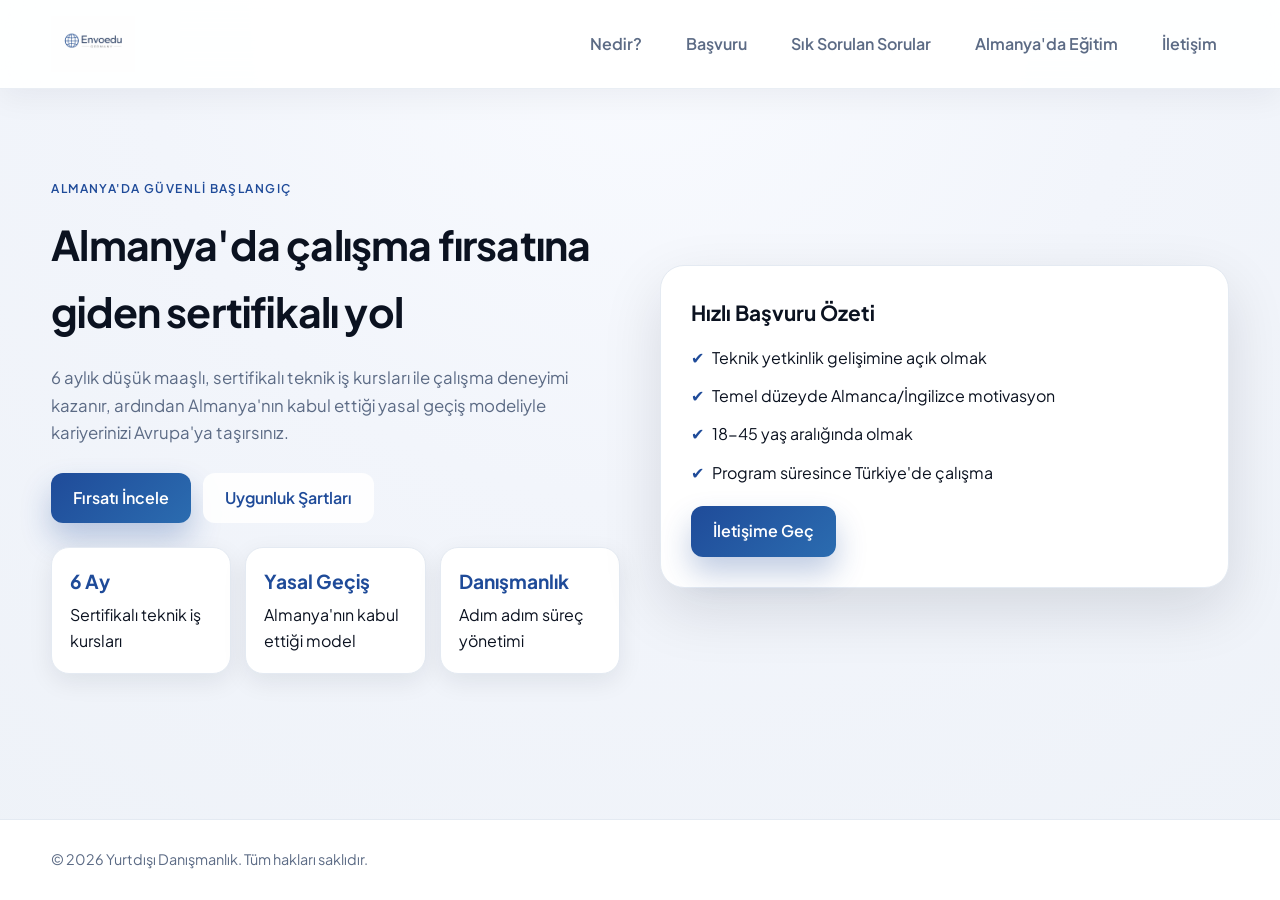
==== index.html @ 11a0b93a "fsf" ====
<!doctype html>
<html lang="tr">
  <head>
    <meta charset="UTF-8" />
    <meta name="viewport" content="width=device-width, initial-scale=1" />
    <title>Yurtdışı Danışmanlık | Almanya Çalışma Fırsatı</title>
    <meta
      name="description"
      content="Almanya'da çalışma fırsatı: 6 ay düşük maaşlı, sertifikalı teknik iş kursları ile çalışma ve kalıcı geçiş süreci."
    />
    
    <meta name="robots" content="index, follow" />
    <meta name="author" content="Yurtdışı Danışmanlık" />
    <link rel="preconnect" href="https://fonts.googleapis.com" />
    <link rel="preconnect" href="https://fonts.gstatic.com" crossorigin />
    <link
      href="https://fonts.googleapis.com/css2?family=Plus+Jakarta+Sans:wght@300;400;500;600;700;800&display=swap"
      rel="stylesheet"
    />
    <link rel="stylesheet" href="styles.css" />
  </head>
  <body>
    <header class="site-header">
      <div class="container header-inner">
        <a href="index.html" class="brand" aria-label="Envoedu Germany anasayfa">
          <img src="assets/logo.png" alt="Envoedu Germany" class="brand-logo" />
        </a>
        <button class="menu-toggle" aria-label="Menüyü aç/kapat" aria-expanded="false" aria-controls="main-nav">
          <span></span>
          <span></span>
          <span></span>
        </button>
        <nav class="nav" id="main-nav" role="navigation" aria-label="Ana navigasyon">
          <a href="nedir.html" class="nav-link">Nedir?</a>
          <a href="basvuru.html" class="nav-link">Başvuru</a>
          <a href="forum.html" class="nav-link">Sık Sorulan Sorular</a>
          <a href="forum.html" class="nav-link">Almanya'da Eğitim</a>
          <a href="iletisim.html" class="nav-link">İletişim</a>
        </nav>
      </div>
    </header>

    <main>
      <section class="hero">
        <div class="container hero-grid">
          <div class="hero-content">
            <p class="eyebrow">Almanya'da güvenli başlangıç</p>
            <h1>Almanya'da çalışma fırsatına giden sertifikalı yol</h1>
            <p class="lead">
              6 aylık düşük maaşlı, sertifikalı teknik iş kursları ile çalışma
              deneyimi kazanır, ardından Almanya'nın kabul ettiği yasal geçiş
              modeliyle kariyerinizi Avrupa'ya taşırsınız.
            </p>
            <div class="hero-actions">
              <a href="nedir.html" class="primary">Fırsatı İncele</a>
              <a href="basvuru.html" class="ghost">Uygunluk Şartları</a>
            </div>
            <div class="hero-highlights">
              <div>
                <h3>6 Ay</h3>
                <p>Sertifikalı teknik iş kursları</p>
              </div>
              <div>
                <h3>Yasal Geçiş</h3>
                <p>Almanya'nın kabul ettiği model</p>
              </div>
              <div>
                <h3>Danışmanlık</h3>
                <p>Adım adım süreç yönetimi</p>
              </div>
            </div>
          </div>
          <div class="hero-card">
            <h2>Hızlı Başvuru Özeti</h2>
            <ul>
              <li>Teknik yetkinlik gelişimine açık olmak</li>
              <li>Temel düzeyde Almanca/İngilizce motivasyon</li>
              <li>18-45 yaş aralığında olmak</li>
              <li>Program süresince Türkiye'de çalışma</li>
            </ul>
            <a href="iletisim.html" class="primary">İletişime Geç</a>
          </div>
        </div>
      </section>
    </main>

    <footer class="site-footer">
      <div class="container footer-inner">
        <p>© 2026 Yurtdışı Danışmanlık. Tüm hakları saklıdır.</p>
      </div>
    </footer>

    <script src="script.js"></script>
  </body>
</html>
---- styles.css ----
:root {
  color-scheme: light;
  --bg: #f6f8fc;
  --surface: #ffffff;
  --surface-2: #f2f6ff;
  --primary: #1f4b99;
  --primary-dark: #15356d;
  --accent: #f59e0b;
  --text: #0b1220;
  --muted: #5c6b85;
  --border: #e4eaf2;
  --shadow: 0 22px 60px rgba(11, 18, 32, 0.12);
  --shadow-soft: 0 8px 24px rgba(15, 23, 42, 0.08);
}

* {
  box-sizing: border-box;
  margin: 0;
  padding: 0;
}

body {
  font-family: "Plus Jakarta Sans", system-ui, -apple-system, sans-serif;
  background: radial-gradient(circle at top, #f9fbff 0%, #f2f5fb 45%, #eef2f8 100%);
  color: var(--text);
  line-height: 1.65;
  min-height: 100vh;
  display: flex;
  flex-direction: column;
}

img {
  max-width: 100%;
  vertical-align: middle;
}

a {
  color: inherit;
  text-decoration: none;
}

main {
  flex: 1;
}

.container {
  width: min(1180px, 92vw);
  margin: 0 auto;
}

/* HEADER */
.site-header {
  background: rgba(255, 255, 255, 0.92);
  backdrop-filter: blur(18px);
  position: sticky;
  top: 0;
  z-index: 10;
  border-bottom: 1px solid rgba(228, 234, 242, 0.8);
  box-shadow: 0 10px 30px rgba(15, 23, 42, 0.05);
  overflow: hidden;
}

.header-inner {
  display: flex;
  align-items: center;
  justify-content: space-between;
  height: 88px;
  gap: 24px;
  padding: 0;
}

.brand {
  display: flex;
  align-items: center;
  height: 100%;
  flex-shrink: 0;
  overflow: hidden;
}

.brand-logo {
  display: block;
  height: 56px;
  width: auto;
  max-width: 100%;
  object-fit: contain;
}

.brand-badge {
  width: 48px;
  height: 48px;
  border-radius: 16px;
  background: linear-gradient(135deg, #1f4b99, #2b6cb0);
  color: #fff;
  display: grid;
  place-items: center;
  font-weight: 700;
  letter-spacing: 1px;
  box-shadow: 0 10px 20px rgba(31, 75, 153, 0.25);
}

.brand-title {
  font-weight: 600;
  font-size: 1.05rem;
}

.brand-subtitle {
  color: var(--muted);
  font-size: 0.85rem;
}

.nav {
  display: flex;
  align-items: center;
  gap: 20px;
  flex-wrap: wrap;
  transition: max-height 0.3s ease, opacity 0.3s ease;
}

.nav-link {
  font-weight: 600;
  color: var(--muted);
  transition: color 0.2s ease, background 0.2s ease;
  padding: 8px 12px;
  border-radius: 999px;
}

.nav-link:hover {
  color: var(--primary);
  background: rgba(31, 75, 153, 0.08);
}

.nav-link.active {
  color: var(--primary);
  background: rgba(31, 75, 153, 0.12);
}

/* HERO */
.hero {
  padding: 90px 0 70px;
}

.hero-grid {
  display: grid;
  gap: 40px;
  grid-template-columns: repeat(auto-fit, minmax(280px, 1fr));
  align-items: center;
}

.hero-content h1 {
  font-size: clamp(2.2rem, 3.2vw, 3.4rem);
  margin-bottom: 18px;
  letter-spacing: -0.02em;
}

.eyebrow {
  color: var(--primary);
  font-weight: 600;
  margin-bottom: 12px;
  text-transform: uppercase;
  letter-spacing: 0.12em;
  font-size: 0.75rem;
}

.lead {
  color: var(--muted);
  margin-bottom: 26px;
  font-size: 1.05rem;
}

.hero-actions {
  display: flex;
  gap: 12px;
  flex-wrap: wrap;
  margin-bottom: 24px;
}

.primary,
.ghost,
a.primary,
a.ghost {
  border: none;
  padding: 12px 22px;
  border-radius: 12px;
  font-weight: 600;
  cursor: pointer;
  transition: transform 0.2s ease, box-shadow 0.2s ease, background 0.2s ease;
  display: inline-block;
  text-decoration: none;
}

.primary {
  background: linear-gradient(135deg, #1f4b99, #2b6cb0);
  color: #fff;
  box-shadow: 0 16px 30px rgba(31, 75, 153, 0.28);
}

.primary:hover {
  transform: translateY(-2px);
  box-shadow: 0 22px 40px rgba(31, 75, 153, 0.32);
}

.ghost {
  background: rgba(255, 255, 255, 0.9);
  color: var(--primary);
  border: 1px solid var(--border);
}

.hero-highlights {
  display: grid;
  gap: 14px;
  grid-template-columns: repeat(auto-fit, minmax(140px, 1fr));
}

.hero-highlights div {
  background: var(--surface);
  padding: 18px;
  border-radius: 18px;
  border: 1px solid var(--border);
  box-shadow: var(--shadow-soft);
}

.hero-highlights h3 {
  color: var(--primary);
  font-size: 1.2rem;
  margin-bottom: 4px;
}

.hero-card {
  background: var(--surface);
  padding: 30px;
  border-radius: 24px;
  box-shadow: var(--shadow);
  border: 1px solid var(--border);
}

.hero-card h2 {
  font-size: 1.3rem;
  margin-bottom: 14px;
}

.hero-card ul {
  list-style: none;
  display: grid;
  gap: 12px;
  margin-bottom: 20px;
}

.hero-card li::before {
  content: "✔";
  color: var(--primary);
  margin-right: 8px;
}

/* CONTENT */
.info-grid {
  margin-top: 20px;
  display: grid;
  gap: 18px;
  grid-template-columns: repeat(auto-fit, minmax(200px, 1fr));
}

.info-grid div {
  padding: 18px;
  border: 1px solid var(--border);
  border-radius: 16px;
  background: var(--surface-2);
}

.list {
  margin: 16px 0 0;
  padding-left: 20px;
  color: var(--muted);
}

.note {
  margin-top: 18px;
  padding: 16px;
  background: rgba(245, 158, 11, 0.18);
  border-radius: 16px;
  color: #4d2f0d;
}

.list .highlight-item {
  color: var(--primary-dark);
  font-weight: 700;
}

.faq {
  display: grid;
  gap: 12px;
  margin-top: 18px;
}

.faq details {
  background: var(--surface-2);
  border-radius: 16px;
  padding: 16px 20px;
  border: 1px solid var(--border);
}

.faq summary {
  font-weight: 600;
  cursor: pointer;
}

.faq details p {
  margin-bottom: 12px;
  line-height: 1.7;
}

.faq details ul,
.faq details ol {
  margin: 12px 0;
  padding-left: 24px;
  line-height: 1.7;
}

.faq details li {
  margin-bottom: 6px;
}

.faq details strong {
  color: var(--primary);
  font-weight: 600;
}

.contact-form {
  margin-top: 16px;
  display: grid;
  gap: 14px;
}

.contact-form label {
  display: grid;
  gap: 6px;
  font-weight: 500;
}

.contact-form input,
.contact-form textarea {
  padding: 12px 14px;
  border-radius: 12px;
  border: 1px solid var(--border);
  font-family: inherit;
  background: #fff;
  transition: border 0.2s ease, box-shadow 0.2s ease;
}

.contact-form input:focus,
.contact-form textarea:focus {
  outline: none;
  border-color: rgba(31, 75, 153, 0.4);
  box-shadow: 0 0 0 4px rgba(31, 75, 153, 0.12);
}

.contact-info {
  margin-top: 20px;
  color: var(--muted);
  display: grid;
  gap: 6px;
}

/* PAGE */
.page-hero {
  padding: 60px 0 40px;
  background: linear-gradient(135deg, rgba(31, 75, 153, 0.03), rgba(43, 108, 176, 0.05));
}

.page-hero h1 {
  font-size: clamp(2rem, 3vw, 2.8rem);
  margin-bottom: 14px;
  letter-spacing: -0.02em;
}

.content-section {
  padding: 40px 0 80px;
}

.content-card {
  background: var(--surface);
  padding: 30px;
  border-radius: 22px;
  box-shadow: var(--shadow);
  border: 1px solid var(--border);
  margin-bottom: 24px;
}

.content-card h2 {
  margin-bottom: 14px;
}

.content-grid {
  display: grid;
  gap: 24px;
  grid-template-columns: repeat(auto-fit, minmax(300px, 1fr));
}

/* FOOTER */
.site-footer {
  border-top: 1px solid var(--border);
  padding: 28px 0;
  background: #fff;
  margin-top: auto;
}

.footer-inner {
  display: flex;
  flex-direction: column;
  gap: 6px;
  color: var(--muted);
  font-size: 0.9rem;
}

/* MOBILE MENU */
.menu-toggle {
  display: none;
  background: none;
  border: none;
  cursor: pointer;
  padding: 8px;
  flex-direction: column;
  gap: 4px;
}

.menu-toggle span {
  width: 24px;
  height: 3px;
  background: var(--primary);
  border-radius: 2px;
  transition: all 0.3s ease;
}

@media (max-width: 720px) {
  .header-inner {
    height: auto;
    min-height: 88px;
    flex-wrap: wrap;
    padding: 12px 0;
  }

  .brand {
    height: auto;
  }

  .brand-logo {
    height: 48px;
  }

  .menu-toggle {
    display: flex;
    margin-left: auto;
  }

  .nav {
    width: 100%;
    max-height: 0;
    overflow: hidden;
    opacity: 0;
    flex-direction: column;
    align-items: flex-start;
    gap: 8px;
    padding-top: 0;
  }

  .nav.open {
    max-height: 500px;
    opacity: 1;
    padding-top: 16px;
    padding-bottom: 8px;
  }

  .hero {
    padding-top: 55px;
  }

  .hero-grid {
    grid-template-columns: 1fr;
  }

  .content-grid {
    grid-template-columns: 1fr;
  }

  .hero-actions {
    flex-direction: column;
  }

  .primary,
  .ghost {
    width: 100%;
    text-align: center;
  }

  .contact-form {
    gap: 12px;
  }
}

@media (max-width: 480px) {
  .container {
    width: 95vw;
  }

  .brand-logo {
    height: 42px;
  }

  .brand-title {
    font-size: 0.95rem;
  }

  .brand-subtitle {
    font-size: 0.75rem;
  }

  .hero-content h1 {
    font-size: clamp(1.6rem, 2.5vw, 2.2rem);
  }

  .page-hero h1 {
    font-size: clamp(1.4rem, 2vw, 1.8rem);
  }

  .hero-card {
    padding: 20px;
  }

  .content-card {
    padding: 20px;
  }

  .info-grid {
    grid-template-columns: 1fr;
  }

  .faq details {
    padding: 12px 16px;
  }

  .contact-form label {
    gap: 4px;
  }

  .contact-form input,
  .contact-form textarea {
    padding: 10px 12px;
  }
}
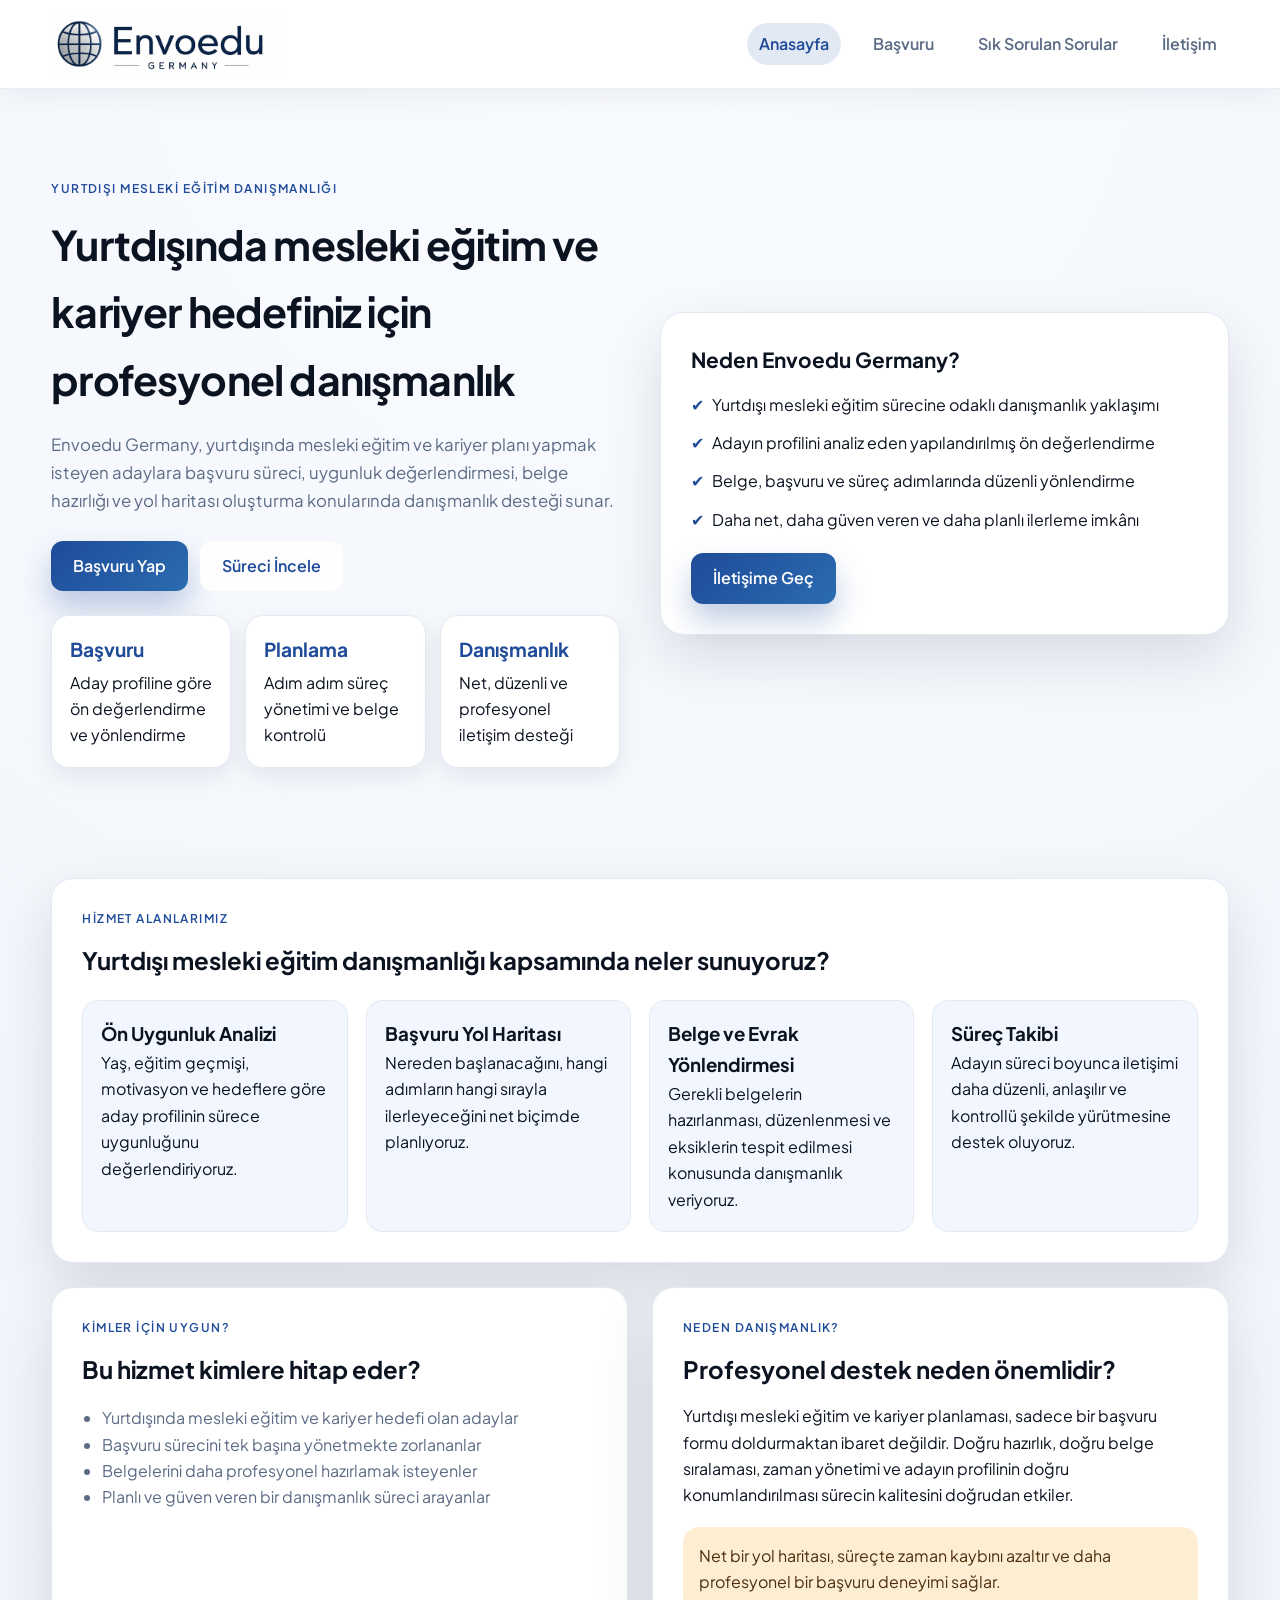
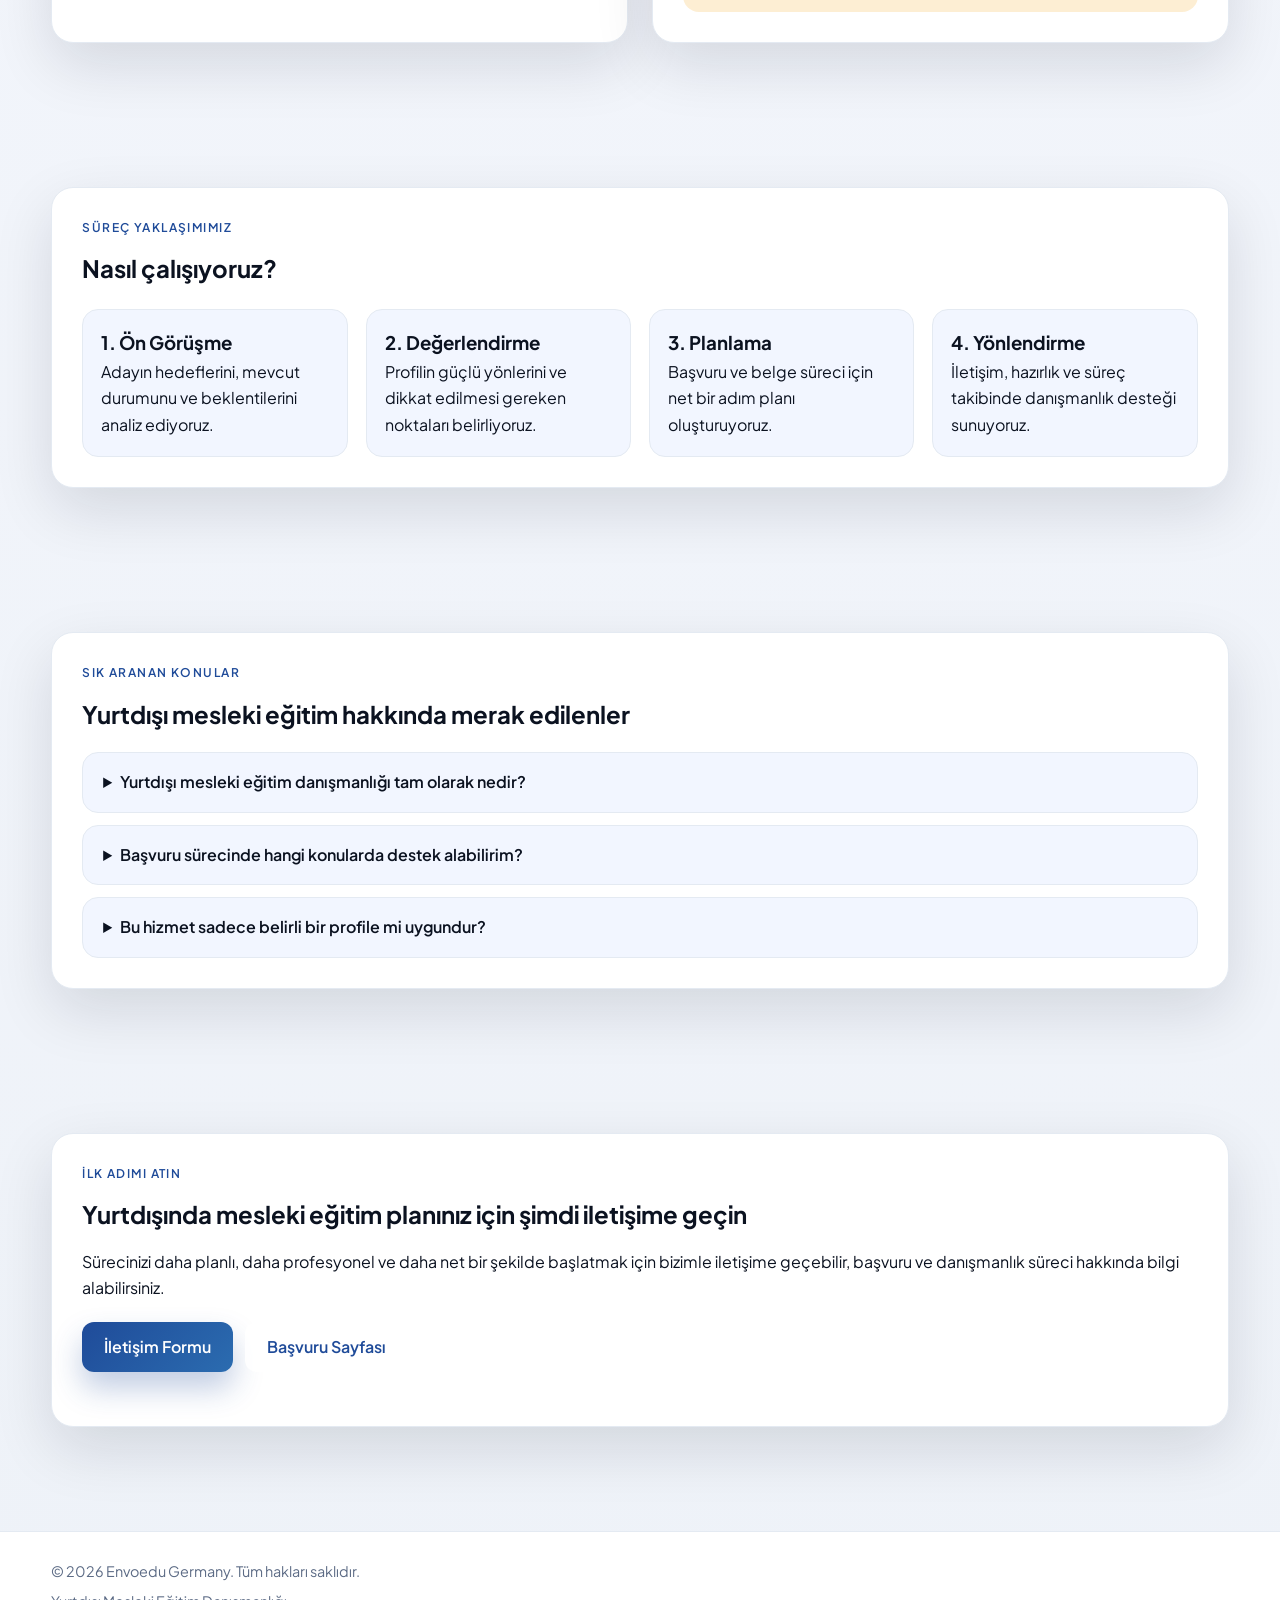
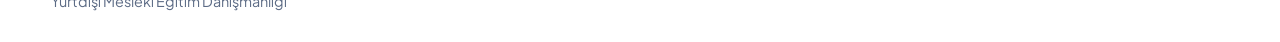
==== commit 838423ad: "gfd" ====
--- a/index.html
+++ b/index.html
@@ -3,14 +3,50 @@
   <head>
     <meta charset="UTF-8" />
     <meta name="viewport" content="width=device-width, initial-scale=1" />
-    <title>Yurtdışı Danışmanlık | Almanya Çalışma Fırsatı</title>
+
+    <title>Yurtdışı Mesleki Eğitim Danışmanlığı | Ausbildung ve Almanya Kariyer Süreci</title>
     <meta
       name="description"
-      content="Almanya'da çalışma fırsatı: 6 ay düşük maaşlı, sertifikalı teknik iş kursları ile çalışma ve kalıcı geçiş süreci."
-    />
-    
+      content="Yurtdışı mesleki eğitim danışmanlığı ile Almanya kariyer sürecinizi planlayın. Başvuru, uygunluk analizi, belge hazırlığı, süreç danışmanlığı ve yönlendirme desteği."
+    />
+    <meta
+      name="keywords"
+      content="yurtdışı mesleki eğitim danışmanlığı, ausbildung danışmanlığı, almanya mesleki eğitim, almanya iş fırsatı, yurtdışı eğitim danışmanlığı, almanya kariyer danışmanlığı, sertifikalı mesleki eğitim"
+    />
     <meta name="robots" content="index, follow" />
-    <meta name="author" content="Yurtdışı Danışmanlık" />
+    <meta name="author" content="Envoedu Germany" />
+    <meta name="theme-color" content="#1f4b99" />
+
+    <link rel="icon" type="image/png" href="assets/logo.png" />
+    <link rel="shortcut icon" type="image/png" href="assets/logo.png" />
+
+    <link rel="canonical" href="https://envoedugermany.com/" />
+
+    <meta property="og:type" content="website" />
+    <meta property="og:locale" content="tr_TR" />
+    <meta property="og:site_name" content="Envoedu Germany" />
+    <meta
+      property="og:title"
+      content="Yurtdışı Mesleki Eğitim Danışmanlığı | Envoedu Germany"
+    />
+    <meta
+      property="og:description"
+      content="Yurtdışında mesleki eğitim ve kariyer planlaması için profesyonel danışmanlık. Başvuru süreci, uygunluk değerlendirmesi ve yönlendirme desteği."
+    />
+    <meta property="og:url" content="https://envoedugermany.com/" />
+    <meta property="og:image" content="https://envoedugermany.com/assets/logo.png" />
+
+    <meta name="twitter:card" content="summary_large_image" />
+    <meta
+      name="twitter:title"
+      content="Yurtdışı Mesleki Eğitim Danışmanlığı | Envoedu Germany"
+    />
+    <meta
+      name="twitter:description"
+      content="Yurtdışı mesleki eğitim ve kariyer planlamasında profesyonel danışmanlık desteği."
+    />
+    <meta name="twitter:image" content="https://envoedugermany.com/assets/logo.png" />
+
     <link rel="preconnect" href="https://fonts.googleapis.com" />
     <link rel="preconnect" href="https://fonts.gstatic.com" crossorigin />
     <link
@@ -18,23 +54,63 @@
       rel="stylesheet"
     />
     <link rel="stylesheet" href="styles.css" />
+
+    <script type="application/ld+json">
+      {
+        "@context": "https://schema.org",
+        "@type": "Organization",
+        "name": "Envoedu Germany",
+        "url": "https://envoedugermany.com/",
+        "logo": "https://envoedugermany.com/assets/logo.png",
+        "description": "Yurtdışı mesleki eğitim danışmanlığı ve kariyer planlama desteği sunan danışmanlık markası.",
+        "sameAs": []
+      }
+    </script>
+
+    <script type="application/ld+json">
+      {
+        "@context": "https://schema.org",
+        "@type": "Service",
+        "serviceType": "Yurtdışı Mesleki Eğitim Danışmanlığı",
+        "provider": {
+          "@type": "Organization",
+          "name": "Envoedu Germany"
+        },
+        "areaServed": {
+          "@type": "Country",
+          "name": "Türkiye"
+        },
+        "audience": {
+          "@type": "Audience",
+          "audienceType": "Yurtdışında mesleki eğitim ve kariyer planlayan adaylar"
+        },
+        "description": "Yurtdışında mesleki eğitim, başvuru süreci, belge hazırlığı ve kariyer planlaması için danışmanlık desteği."
+      }
+    </script>
   </head>
+
   <body>
     <header class="site-header">
       <div class="container header-inner">
         <a href="index.html" class="brand" aria-label="Envoedu Germany anasayfa">
-          <img src="assets/logo.png" alt="Envoedu Germany" class="brand-logo" />
+          <img src="assets/logo.png" alt="Envoedu Germany logo" class="brand-logo" />
         </a>
-        <button class="menu-toggle" aria-label="Menüyü aç/kapat" aria-expanded="false" aria-controls="main-nav">
+
+        <button
+          class="menu-toggle"
+          aria-label="Menüyü aç veya kapat"
+          aria-expanded="false"
+          aria-controls="main-nav"
+        >
           <span></span>
           <span></span>
           <span></span>
         </button>
+
         <nav class="nav" id="main-nav" role="navigation" aria-label="Ana navigasyon">
-          <a href="nedir.html" class="nav-link">Nedir?</a>
+          <a href="index.html" class="nav-link active">Anasayfa</a>
           <a href="basvuru.html" class="nav-link">Başvuru</a>
           <a href="forum.html" class="nav-link">Sık Sorulan Sorular</a>
-          <a href="forum.html" class="nav-link">Almanya'da Eğitim</a>
           <a href="iletisim.html" class="nav-link">İletişim</a>
         </nav>
       </div>
@@ -44,52 +120,202 @@
       <section class="hero">
         <div class="container hero-grid">
           <div class="hero-content">
-            <p class="eyebrow">Almanya'da güvenli başlangıç</p>
-            <h1>Almanya'da çalışma fırsatına giden sertifikalı yol</h1>
+            <p class="eyebrow">Yurtdışı mesleki eğitim danışmanlığı</p>
+            <h1>Yurtdışında mesleki eğitim ve kariyer hedefiniz için profesyonel danışmanlık</h1>
             <p class="lead">
-              6 aylık düşük maaşlı, sertifikalı teknik iş kursları ile çalışma
-              deneyimi kazanır, ardından Almanya'nın kabul ettiği yasal geçiş
-              modeliyle kariyerinizi Avrupa'ya taşırsınız.
+              Envoedu Germany, yurtdışında mesleki eğitim ve kariyer planı yapmak isteyen adaylara
+              başvuru süreci, uygunluk değerlendirmesi, belge hazırlığı ve yol haritası oluşturma
+              konularında danışmanlık desteği sunar.
             </p>
+
             <div class="hero-actions">
-              <a href="nedir.html" class="primary">Fırsatı İncele</a>
-              <a href="basvuru.html" class="ghost">Uygunluk Şartları</a>
-            </div>
+              <a href="basvuru.html" class="primary">Başvuru Yap</a>
+              <a href="nedir.html" class="ghost">Süreci İncele</a>
+            </div>
+
             <div class="hero-highlights">
               <div>
-                <h3>6 Ay</h3>
-                <p>Sertifikalı teknik iş kursları</p>
-              </div>
-              <div>
-                <h3>Yasal Geçiş</h3>
-                <p>Almanya'nın kabul ettiği model</p>
+                <h3>Başvuru</h3>
+                <p>Aday profiline göre ön değerlendirme ve yönlendirme</p>
+              </div>
+              <div>
+                <h3>Planlama</h3>
+                <p>Adım adım süreç yönetimi ve belge kontrolü</p>
               </div>
               <div>
                 <h3>Danışmanlık</h3>
-                <p>Adım adım süreç yönetimi</p>
-              </div>
-            </div>
-          </div>
+                <p>Net, düzenli ve profesyonel iletişim desteği</p>
+              </div>
+            </div>
+          </div>
+
           <div class="hero-card">
-            <h2>Hızlı Başvuru Özeti</h2>
+            <h2>Neden Envoedu Germany?</h2>
             <ul>
-              <li>Teknik yetkinlik gelişimine açık olmak</li>
-              <li>Temel düzeyde Almanca/İngilizce motivasyon</li>
-              <li>18-45 yaş aralığında olmak</li>
-              <li>Program süresince Türkiye'de çalışma</li>
+              <li>Yurtdışı mesleki eğitim sürecine odaklı danışmanlık yaklaşımı</li>
+              <li>Adayın profilini analiz eden yapılandırılmış ön değerlendirme</li>
+              <li>Belge, başvuru ve süreç adımlarında düzenli yönlendirme</li>
+              <li>Daha net, daha güven veren ve daha planlı ilerleme imkânı</li>
             </ul>
             <a href="iletisim.html" class="primary">İletişime Geç</a>
           </div>
         </div>
       </section>
+
+      <section class="content-section">
+        <div class="container">
+          <div class="content-card">
+            <p class="eyebrow">Hizmet alanlarımız</p>
+            <h2>Yurtdışı mesleki eğitim danışmanlığı kapsamında neler sunuyoruz?</h2>
+            <div class="info-grid">
+              <div>
+                <h3>Ön Uygunluk Analizi</h3>
+                <p>
+                  Yaş, eğitim geçmişi, motivasyon ve hedeflere göre aday profilinin
+                  sürece uygunluğunu değerlendiriyoruz.
+                </p>
+              </div>
+              <div>
+                <h3>Başvuru Yol Haritası</h3>
+                <p>
+                  Nereden başlanacağını, hangi adımların hangi sırayla ilerleyeceğini
+                  net biçimde planlıyoruz.
+                </p>
+              </div>
+              <div>
+                <h3>Belge ve Evrak Yönlendirmesi</h3>
+                <p>
+                  Gerekli belgelerin hazırlanması, düzenlenmesi ve eksiklerin tespit edilmesi
+                  konusunda danışmanlık veriyoruz.
+                </p>
+              </div>
+              <div>
+                <h3>Süreç Takibi</h3>
+                <p>
+                  Adayın süreci boyunca iletişimi daha düzenli, anlaşılır ve kontrollü
+                  şekilde yürütmesine destek oluyoruz.
+                </p>
+              </div>
+            </div>
+          </div>
+
+          <div class="content-grid">
+            <article class="content-card">
+              <p class="eyebrow">Kimler için uygun?</p>
+              <h2>Bu hizmet kimlere hitap eder?</h2>
+              <ul class="list">
+                <li>Yurtdışında mesleki eğitim ve kariyer hedefi olan adaylar</li>
+                <li>Başvuru sürecini tek başına yönetmekte zorlananlar</li>
+                <li>Belgelerini daha profesyonel hazırlamak isteyenler</li>
+                <li>Planlı ve güven veren bir danışmanlık süreci arayanlar</li>
+              </ul>
+            </article>
+
+            <article class="content-card">
+              <p class="eyebrow">Neden danışmanlık?</p>
+              <h2>Profesyonel destek neden önemlidir?</h2>
+              <p>
+                Yurtdışı mesleki eğitim ve kariyer planlaması, sadece bir başvuru formu doldurmaktan
+                ibaret değildir. Doğru hazırlık, doğru belge sıralaması, zaman yönetimi ve adayın
+                profilinin doğru konumlandırılması sürecin kalitesini doğrudan etkiler.
+              </p>
+              <p class="note">
+                Net bir yol haritası, süreçte zaman kaybını azaltır ve daha profesyonel bir başvuru
+                deneyimi sağlar.
+              </p>
+            </article>
+          </div>
+        </div>
+      </section>
+
+      <section class="content-section">
+        <div class="container">
+          <div class="content-card">
+            <p class="eyebrow">Süreç yaklaşımımız</p>
+            <h2>Nasıl çalışıyoruz?</h2>
+            <div class="info-grid">
+              <div>
+                <h3>1. Ön Görüşme</h3>
+                <p>Adayın hedeflerini, mevcut durumunu ve beklentilerini analiz ediyoruz.</p>
+              </div>
+              <div>
+                <h3>2. Değerlendirme</h3>
+                <p>Profilin güçlü yönlerini ve dikkat edilmesi gereken noktaları belirliyoruz.</p>
+              </div>
+              <div>
+                <h3>3. Planlama</h3>
+                <p>Başvuru ve belge süreci için net bir adım planı oluşturuyoruz.</p>
+              </div>
+              <div>
+                <h3>4. Yönlendirme</h3>
+                <p>İletişim, hazırlık ve süreç takibinde danışmanlık desteği sunuyoruz.</p>
+              </div>
+            </div>
+          </div>
+        </div>
+      </section>
+
+      <section class="content-section">
+        <div class="container">
+          <div class="content-card">
+            <p class="eyebrow">Sık aranan konular</p>
+            <h2>Yurtdışı mesleki eğitim hakkında merak edilenler</h2>
+
+            <div class="faq">
+              <details>
+                <summary>Yurtdışı mesleki eğitim danışmanlığı tam olarak nedir?</summary>
+                <p>
+                  Bu hizmet, adayın yurtdışı mesleki eğitim veya kariyer hedefi için gerekli
+                  başvuru, belge, planlama ve süreç yönetimi adımlarında profesyonel yönlendirme
+                  almasını sağlar.
+                </p>
+              </details>
+
+              <details>
+                <summary>Başvuru sürecinde hangi konularda destek alabilirim?</summary>
+                <p>
+                  Ön değerlendirme, evrak hazırlığı, süreç planı oluşturma, başvuru mantığını
+                  anlama ve profesyonel yönlendirme konularında destek alabilirsiniz.
+                </p>
+              </details>
+
+              <details>
+                <summary>Bu hizmet sadece belirli bir profile mi uygundur?</summary>
+                <p>
+                  Hayır. Her adayın profili farklıdır. Bu yüzden süreç, kişisel durumunuza ve
+                  hedeflerinize göre değerlendirilir.
+                </p>
+              </details>
+            </div>
+          </div>
+        </div>
+      </section>
+
+      <section class="content-section">
+        <div class="container">
+          <div class="content-card">
+            <p class="eyebrow">İlk adımı atın</p>
+            <h2>Yurtdışında mesleki eğitim planınız için şimdi iletişime geçin</h2>
+            <p>
+              Sürecinizi daha planlı, daha profesyonel ve daha net bir şekilde başlatmak için
+              bizimle iletişime geçebilir, başvuru ve danışmanlık süreci hakkında bilgi alabilirsiniz.
+            </p>
+            <div class="hero-actions" style="margin-top: 20px;">
+              <a href="iletisim.html" class="primary">İletişim Formu</a>
+              <a href="basvuru.html" class="ghost">Başvuru Sayfası</a>
+            </div>
+          </div>
+        </div>
+      </section>
     </main>
 
     <footer class="site-footer">
       <div class="container footer-inner">
-        <p>© 2026 Yurtdışı Danışmanlık. Tüm hakları saklıdır.</p>
+        <p>© 2026 Envoedu Germany. Tüm hakları saklıdır.</p>
+        <p>Yurtdışı Mesleki Eğitim Danışmanlığı</p>
       </div>
     </footer>
 
     <script src="script.js"></script>
   </body>
-</html>
+</html>
--- a/styles.css
+++ b/styles.css
@@ -79,7 +79,7 @@
 
 .brand-logo {
   display: block;
-  height: 56px;
+  height: 60px;
   width: auto;
   max-width: 100%;
   object-fit: contain;
@@ -330,6 +330,33 @@
   gap: 14px;
 }
 
+.form-notification {
+  margin-top: 16px;
+  padding: 12px 14px;
+  border-radius: 14px;
+  font-size: 0.95rem;
+  display: flex;
+  align-items: flex-start;
+  gap: 10px;
+  border: 1px solid transparent;
+}
+
+.form-notification--error {
+  background: rgba(220, 38, 38, 0.06);
+  border-color: rgba(220, 38, 38, 0.35);
+  color: #7f1d1d;
+}
+
+.form-notification--success {
+  background: rgba(22, 163, 74, 0.06);
+  border-color: rgba(22, 163, 74, 0.35);
+  color: #065f46;
+}
+
+.form-notification-icon {
+  font-weight: 700;
+}
+
 .contact-form label {
   display: grid;
   gap: 6px;
@@ -393,6 +420,107 @@
   display: grid;
   gap: 24px;
   grid-template-columns: repeat(auto-fit, minmax(300px, 1fr));
+}
+
+/* HOME SECTIONS */
+.home-section {
+  padding-top: 10px;
+}
+
+.home-intro-grid {
+  align-items: stretch;
+}
+
+.home-photo-card {
+  position: relative;
+}
+
+.home-photo {
+  margin-top: 16px;
+  border-radius: 18px;
+  height: 180px;
+  background:
+    radial-gradient(circle at top left, rgba(31, 75, 153, 0.35), transparent 55%),
+    radial-gradient(circle at bottom right, rgba(245, 158, 11, 0.5), transparent 60%),
+    linear-gradient(135deg, #0f172a, #1e293b);
+  box-shadow: var(--shadow-soft);
+  position: relative;
+  overflow: hidden;
+}
+
+.home-photo::after {
+  content: "Uygulamalı eğitim alanı";
+  position: absolute;
+  left: 16px;
+  bottom: 14px;
+  padding: 6px 12px;
+  border-radius: 999px;
+  background: rgba(15, 23, 42, 0.85);
+  color: #e5e7eb;
+  font-size: 0.8rem;
+}
+
+.home-photo-caption {
+  margin-top: 10px;
+  font-size: 0.85rem;
+  color: var(--muted);
+}
+
+.home-steps .content-card {
+  margin-top: 0;
+}
+
+.steps-list {
+  list-style: none;
+  margin-top: 10px;
+  display: grid;
+  gap: 18px;
+}
+
+.steps-list li {
+  padding: 14px 16px;
+  border-radius: 18px;
+  border: 1px solid var(--border);
+  background: var(--surface-2);
+}
+
+.steps-list h3 {
+  margin-bottom: 6px;
+  font-size: 1.05rem;
+  color: var(--primary-dark);
+}
+
+.home-metrics-card {
+  display: grid;
+  gap: 26px;
+}
+
+.home-metrics-grid {
+  display: grid;
+  gap: 18px;
+  grid-template-columns: repeat(auto-fit, minmax(180px, 1fr));
+}
+
+.home-metrics-grid h3 {
+  font-size: 1.4rem;
+  color: var(--primary-dark);
+  margin-bottom: 4px;
+}
+
+.home-metrics-grid p {
+  color: var(--muted);
+}
+
+.home-metrics-cta {
+  display: flex;
+  flex-wrap: wrap;
+  align-items: center;
+  justify-content: space-between;
+  gap: 16px;
+}
+
+.home-metrics-cta p {
+  max-width: 520px;
 }
 
 /* FOOTER */
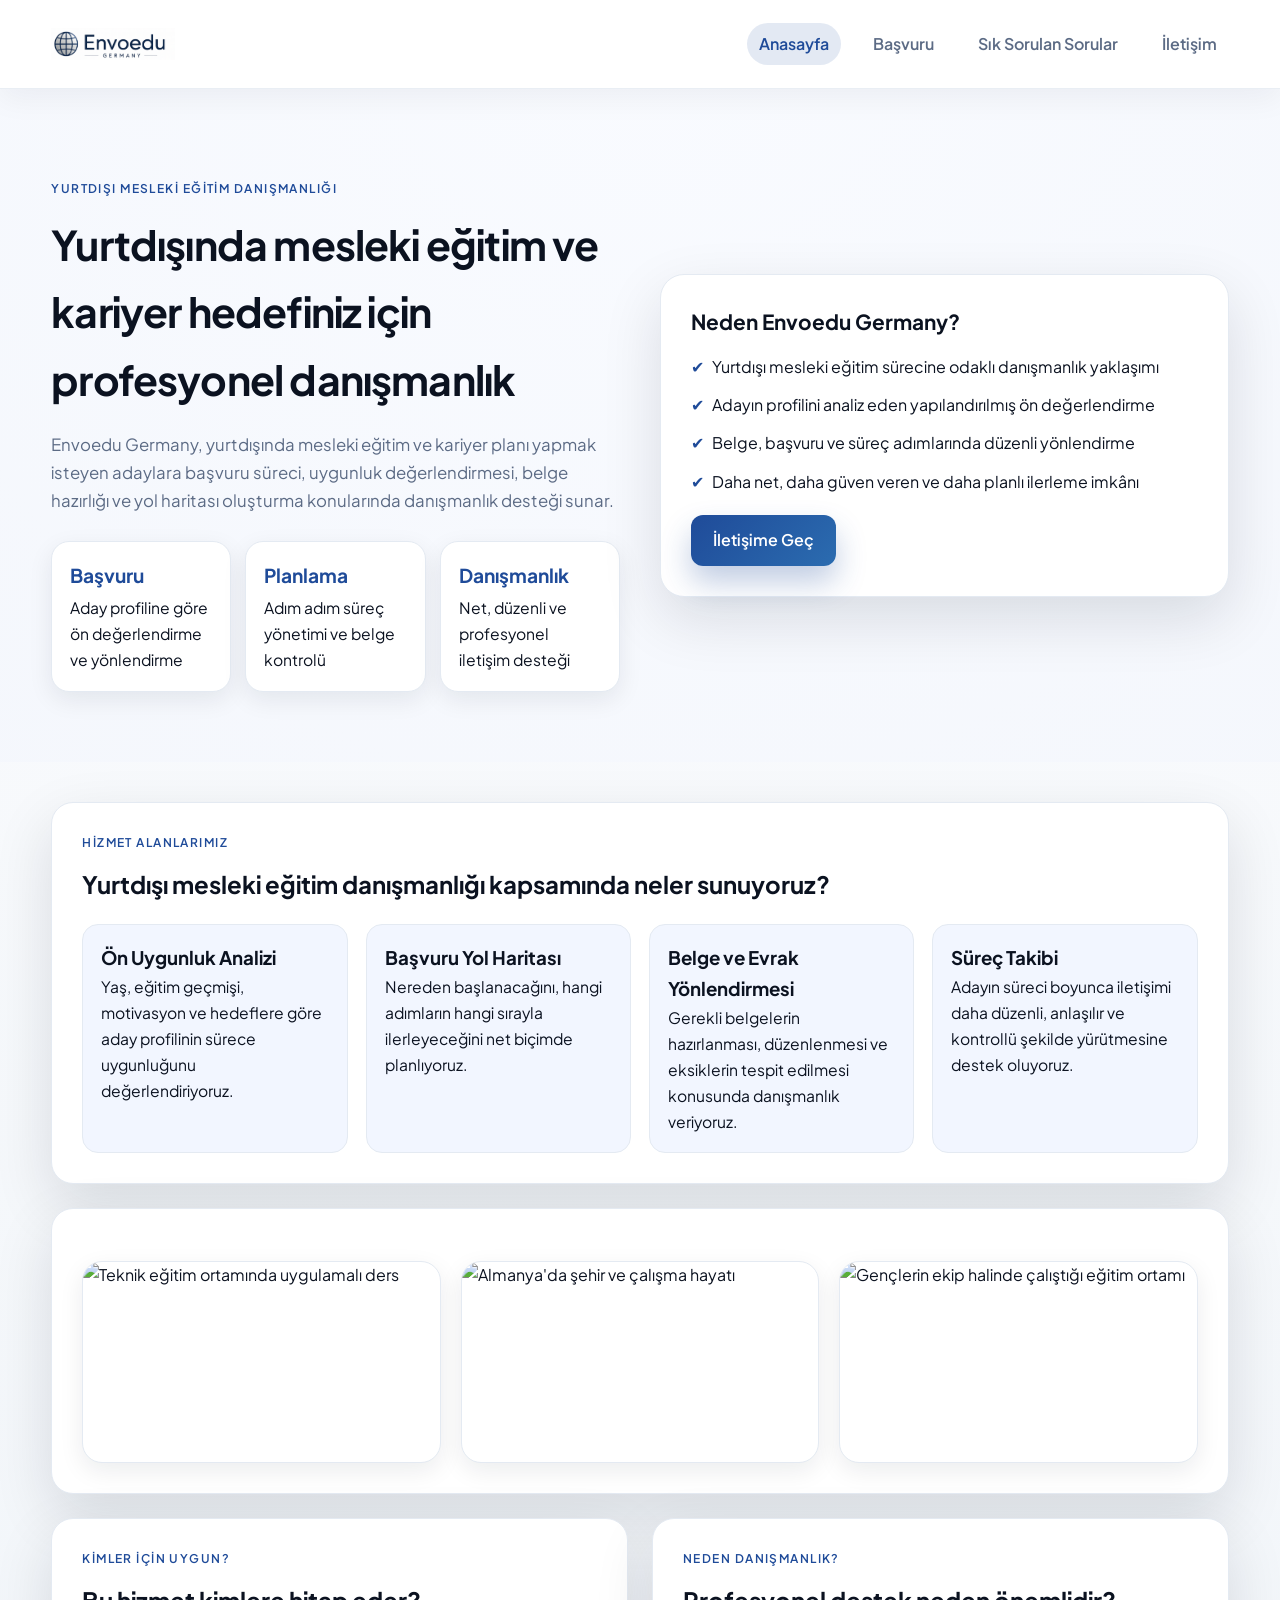
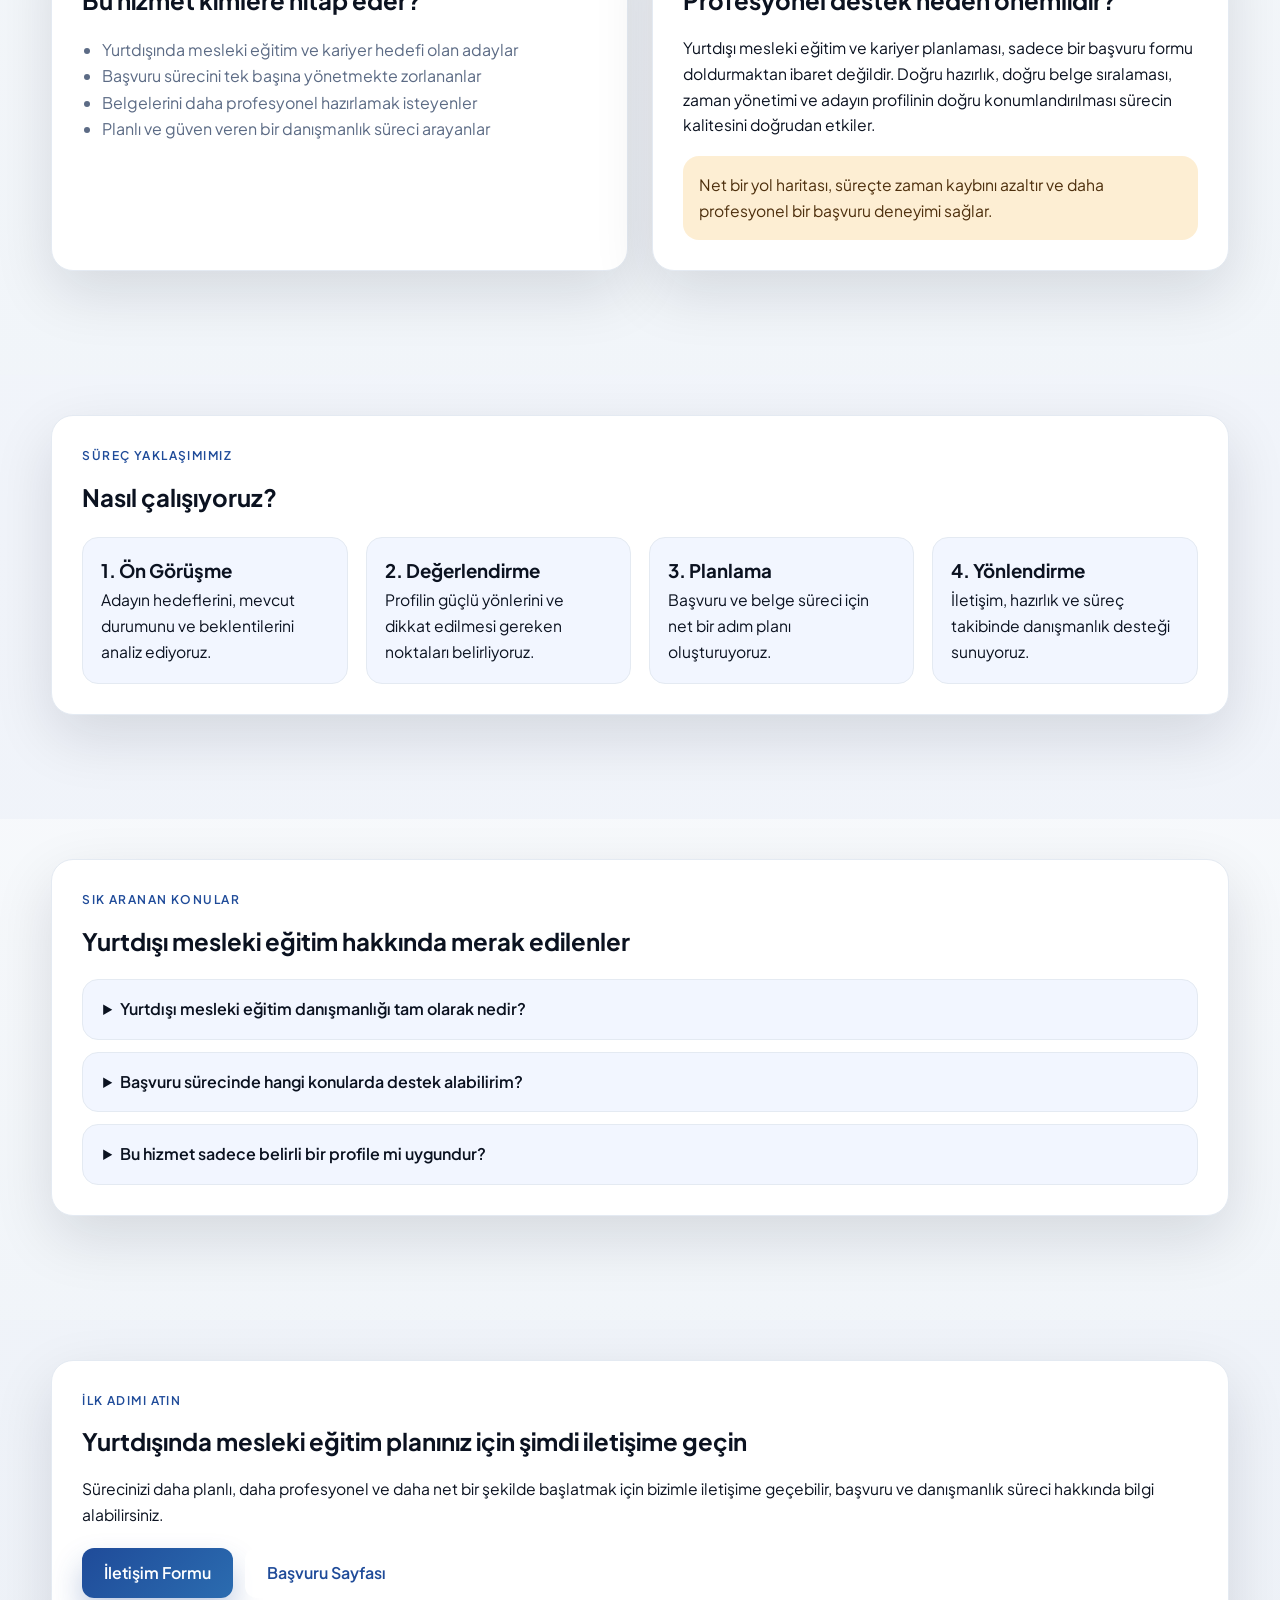
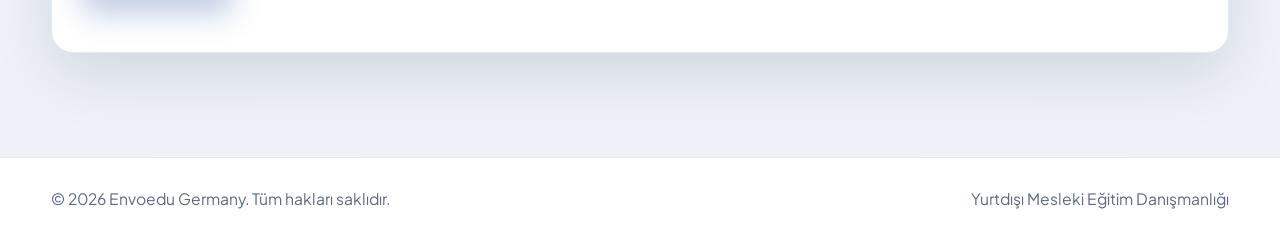
==== commit bccf4607: "fd" ====
--- a/index.html
+++ b/index.html
@@ -16,9 +16,6 @@
     <meta name="robots" content="index, follow" />
     <meta name="author" content="Envoedu Germany" />
     <meta name="theme-color" content="#1f4b99" />
-
-    <link rel="icon" type="image/png" href="assets/logo.png" />
-    <link rel="shortcut icon" type="image/png" href="assets/logo.png" />
 
     <link rel="canonical" href="https://envoedugermany.com/" />
 
@@ -128,11 +125,6 @@
               konularında danışmanlık desteği sunar.
             </p>
 
-            <div class="hero-actions">
-              <a href="basvuru.html" class="primary">Başvuru Yap</a>
-              <a href="nedir.html" class="ghost">Süreci İncele</a>
-            </div>
-
             <div class="hero-highlights">
               <div>
                 <h3>Başvuru</h3>
@@ -196,6 +188,20 @@
                   şekilde yürütmesine destek oluyoruz.
                 </p>
               </div>
+            </div>
+          </div>
+
+          <div class="content-card">
+            <div class="photo-grid">
+              <figure class="photo-card">
+                <img src="assets/Egitimo.png" alt="Teknik eğitim ortamında uygulamalı ders" />
+              </figure>
+              <figure class="photo-card">
+                <img src="assets/almanyas.png" alt="Almanya'da şehir ve çalışma hayatı" />
+              </figure>
+              <figure class="photo-card">
+                <img src="assets/xy.png" alt="Gençlerin ekip halinde çalıştığı eğitim ortamı" />
+              </figure>
             </div>
           </div>
 
--- a/styles.css
+++ b/styles.css
@@ -29,6 +29,17 @@
   flex-direction: column;
 }
 
+h1,
+h2,
+h3 {
+  color: var(--text);
+  font-weight: 700;
+}
+
+p {
+  font-size: 0.98rem;
+}
+
 img {
   max-width: 100%;
   vertical-align: middle;
@@ -37,6 +48,15 @@
 a {
   color: inherit;
   text-decoration: none;
+}
+
+.text-link {
+  color: var(--primary);
+  font-weight: 600;
+}
+
+.text-link:hover {
+  color: #f97316;
 }
 
 main {
@@ -79,7 +99,7 @@
 
 .brand-logo {
   display: block;
-  height: 60px;
+  height: 32px;
   width: auto;
   max-width: 100%;
   object-fit: contain;
@@ -231,6 +251,7 @@
   border-radius: 24px;
   box-shadow: var(--shadow);
   border: 1px solid var(--border);
+  transition: transform 0.2s ease, box-shadow 0.2s ease;
 }
 
 .hero-card h2 {
@@ -243,6 +264,11 @@
   display: grid;
   gap: 12px;
   margin-bottom: 20px;
+}
+
+.hero-card:hover {
+  transform: translateY(-4px);
+  box-shadow: 0 26px 60px rgba(15, 23, 42, 0.18);
 }
 
 .hero-card li::before {
@@ -264,6 +290,13 @@
   border: 1px solid var(--border);
   border-radius: 16px;
   background: var(--surface-2);
+  transition: transform 0.2s ease, box-shadow 0.2s ease, border-color 0.2s ease;
+}
+
+.info-grid div:hover {
+  transform: translateY(-3px);
+  box-shadow: var(--shadow-soft);
+  border-color: rgba(31, 75, 153, 0.35);
 }
 
 .list {
@@ -296,11 +329,18 @@
   border-radius: 16px;
   padding: 16px 20px;
   border: 1px solid var(--border);
+  transition: border-color 0.2s ease, box-shadow 0.2s ease, background 0.2s ease;
 }
 
 .faq summary {
   font-weight: 600;
   cursor: pointer;
+}
+
+.faq details[open] {
+  background: #fff;
+  box-shadow: var(--shadow-soft);
+  border-color: rgba(31, 75, 153, 0.35);
 }
 
 .faq details p {
@@ -403,6 +443,10 @@
   padding: 40px 0 80px;
 }
 
+.content-section:nth-of-type(even) {
+  background: linear-gradient(180deg, rgba(248, 250, 252, 0.8), rgba(241, 245, 249, 0.9));
+}
+
 .content-card {
   background: var(--surface);
   padding: 30px;
@@ -410,6 +454,7 @@
   box-shadow: var(--shadow);
   border: 1px solid var(--border);
   margin-bottom: 24px;
+  transition: transform 0.2s ease, box-shadow 0.2s ease, border-color 0.2s ease;
 }
 
 .content-card h2 {
@@ -420,6 +465,34 @@
   display: grid;
   gap: 24px;
   grid-template-columns: repeat(auto-fit, minmax(300px, 1fr));
+}
+
+.photo-grid {
+  margin-top: 22px;
+  display: grid;
+  gap: 20px;
+  grid-template-columns: repeat(auto-fit, minmax(260px, 1fr));
+}
+
+.photo-card {
+  border-radius: 20px;
+  overflow: hidden;
+  background: var(--surface);
+  box-shadow: var(--shadow-soft);
+  border: 1px solid var(--border);
+}
+
+.photo-card img {
+  display: block;
+  width: 100%;
+  height: 200px;
+  object-fit: cover;
+}
+
+.photo-card figcaption {
+  padding: 12px 16px 14px;
+  font-size: 0.9rem;
+  color: var(--muted);
 }
 
 /* HOME SECTIONS */
@@ -533,8 +606,10 @@
 
 .footer-inner {
   display: flex;
-  flex-direction: column;
-  gap: 6px;
+  flex-direction: row;
+  align-items: center;
+  justify-content: space-between;
+  gap: 12px;
   color: var(--muted);
   font-size: 0.9rem;
 }
@@ -571,7 +646,7 @@
   }
 
   .brand-logo {
-    height: 48px;
+    height: 28px;
   }
 
   .menu-toggle {
@@ -630,7 +705,7 @@
   }
 
   .brand-logo {
-    height: 42px;
+    height: 24px;
   }
 
   .brand-title {
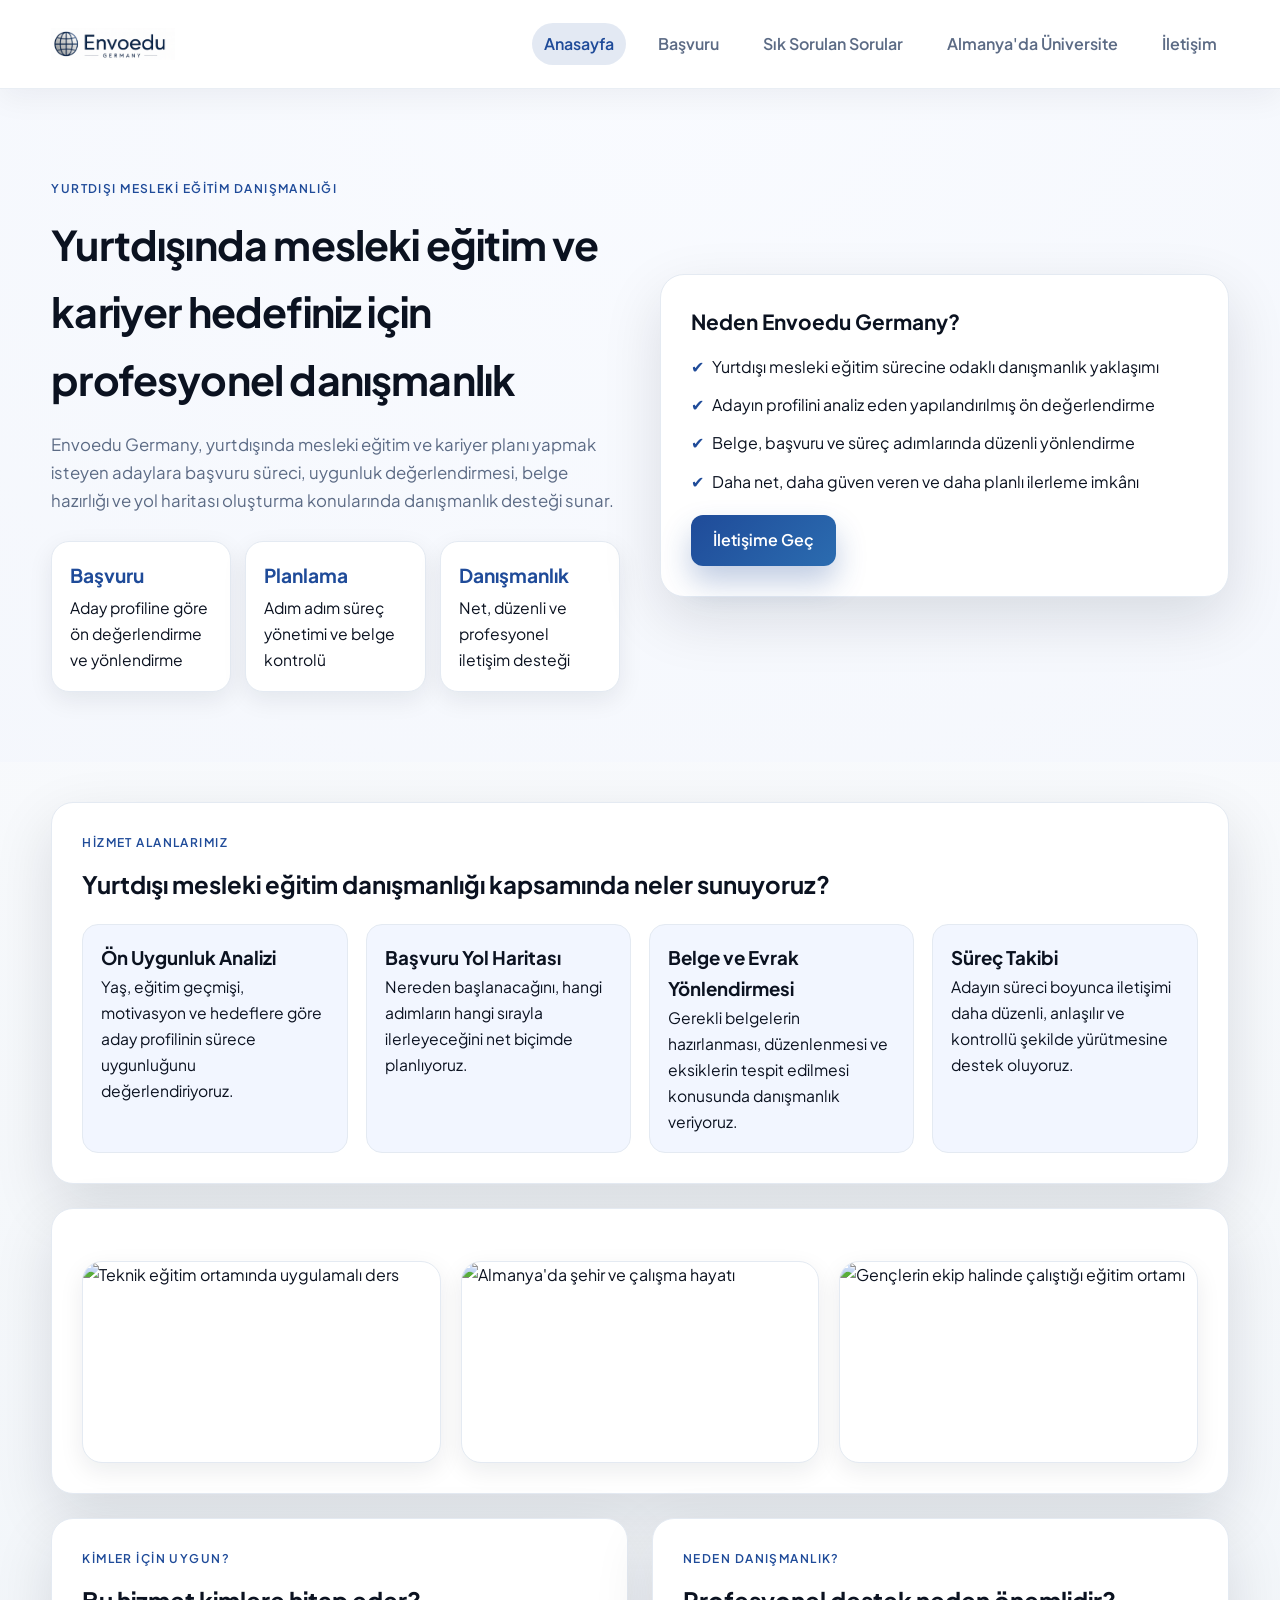
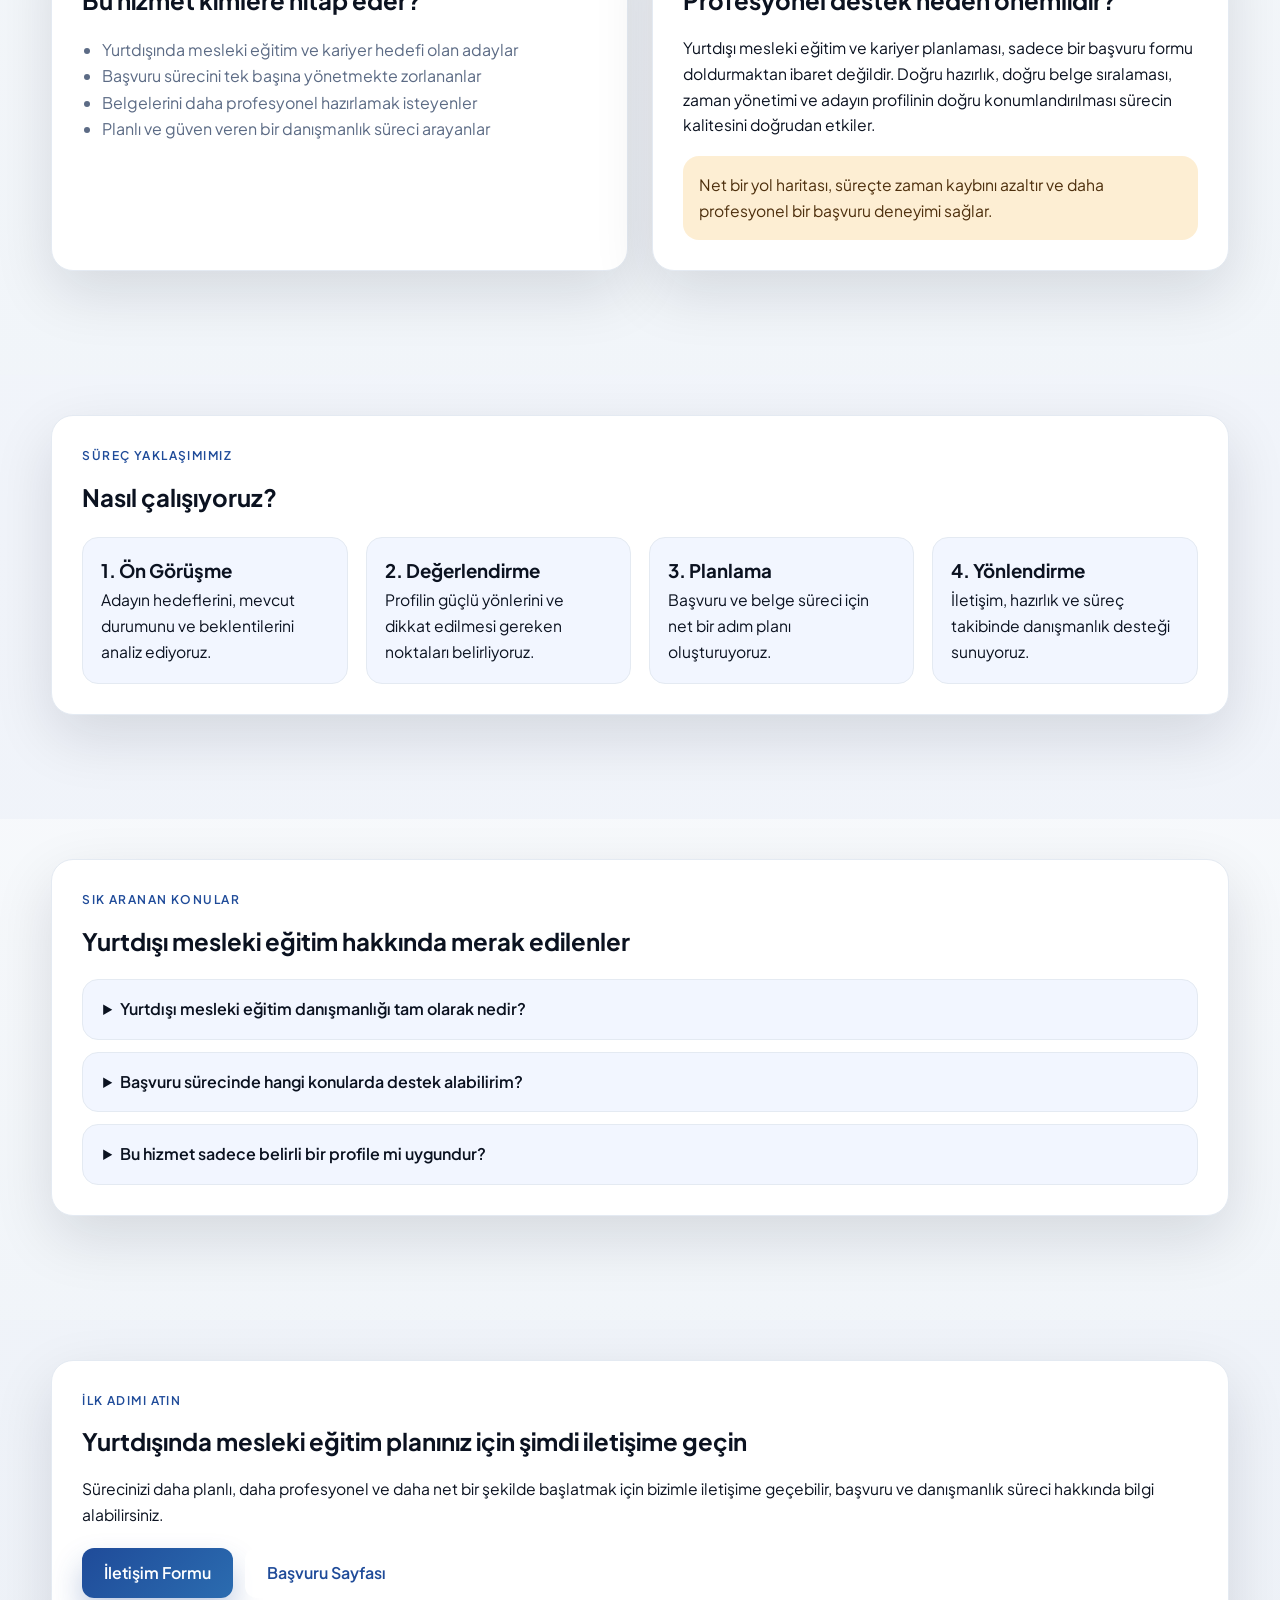
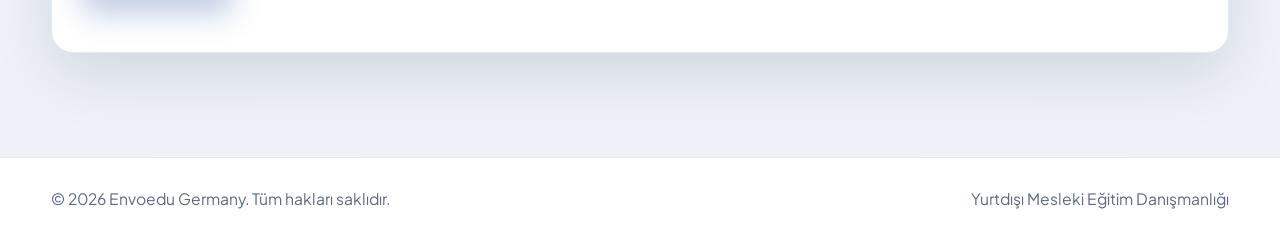
==== commit 91055923: "gd" ====
--- a/index.html
+++ b/index.html
@@ -108,6 +108,15 @@
           <a href="index.html" class="nav-link active">Anasayfa</a>
           <a href="basvuru.html" class="nav-link">Başvuru</a>
           <a href="forum.html" class="nav-link">Sık Sorulan Sorular</a>
+          <a
+            href="https://envoedugermany.com"
+            class="nav-link"
+            target="_blank"
+            rel="noopener"
+            title="Almanya'da üniversite okuma danışmanlığı"
+          >
+            Almanya'da Üniversite
+          </a>
           <a href="iletisim.html" class="nav-link">İletişim</a>
         </nav>
       </div>
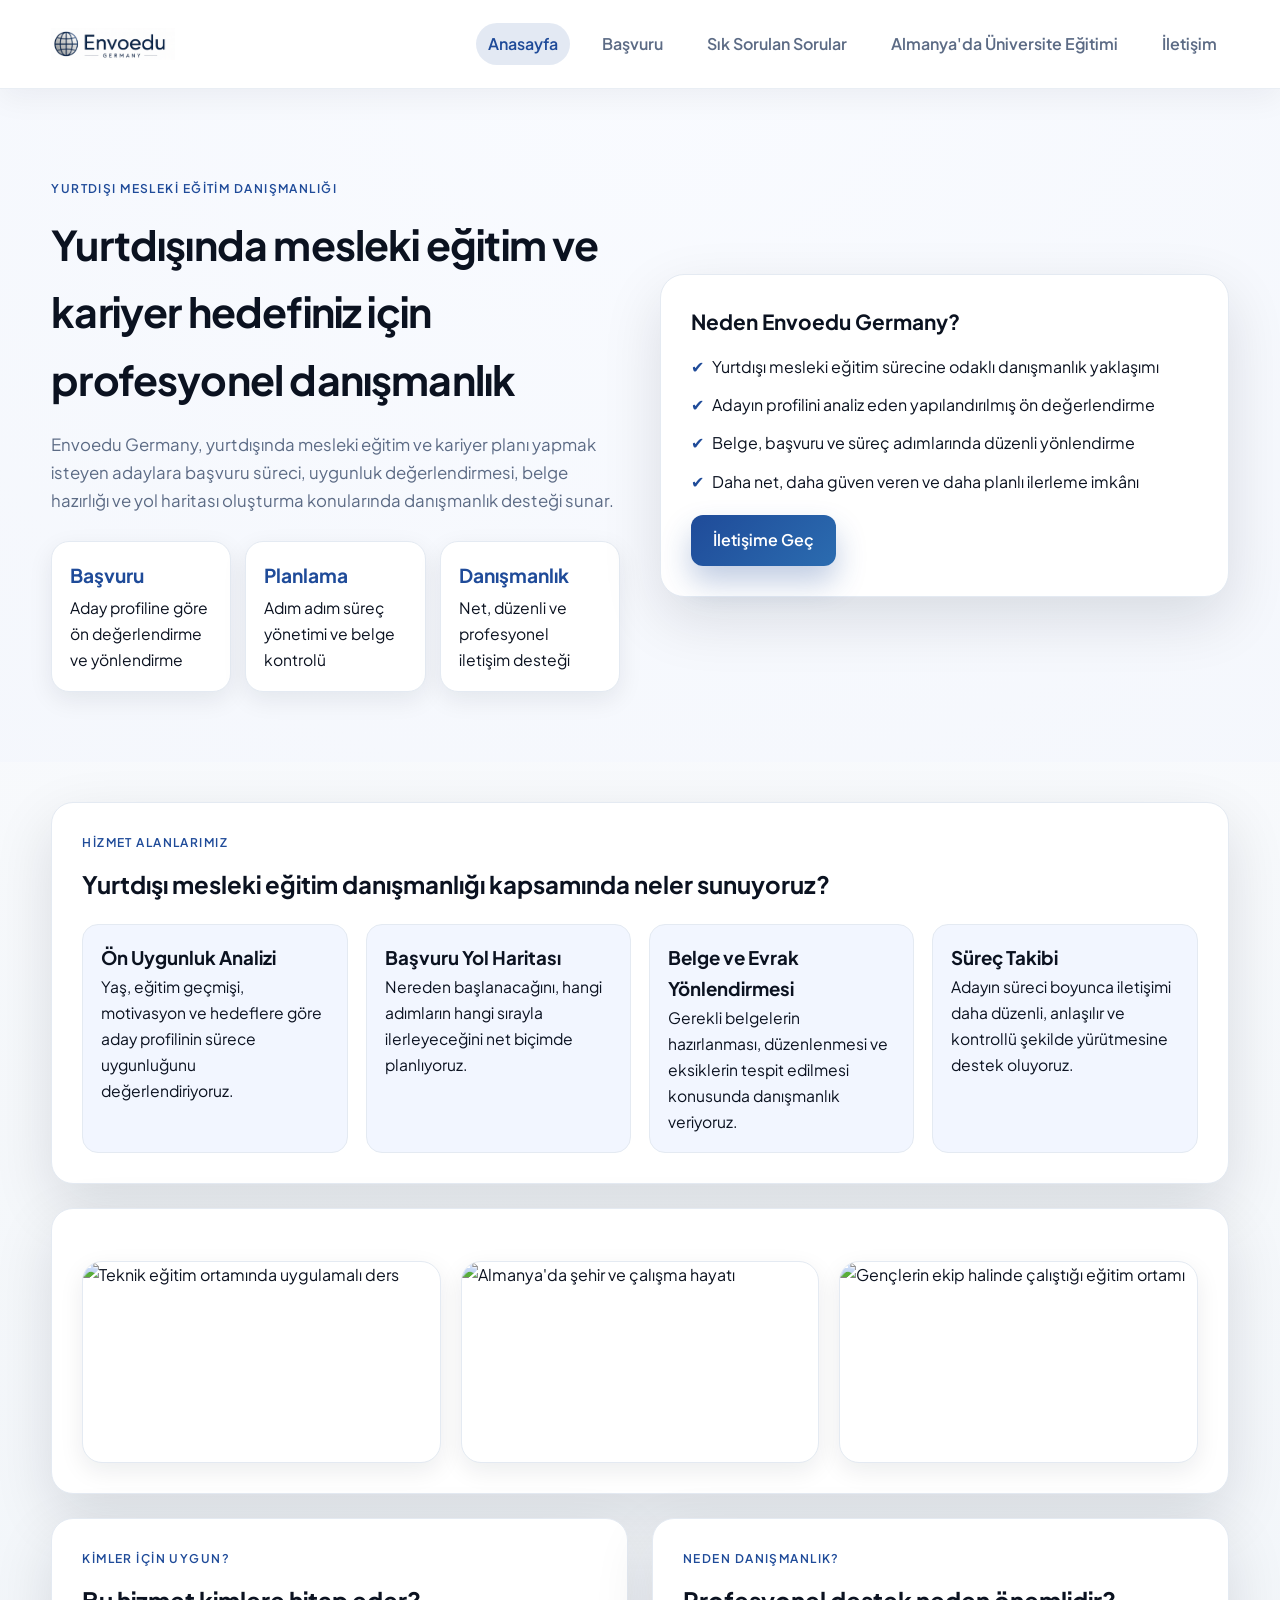
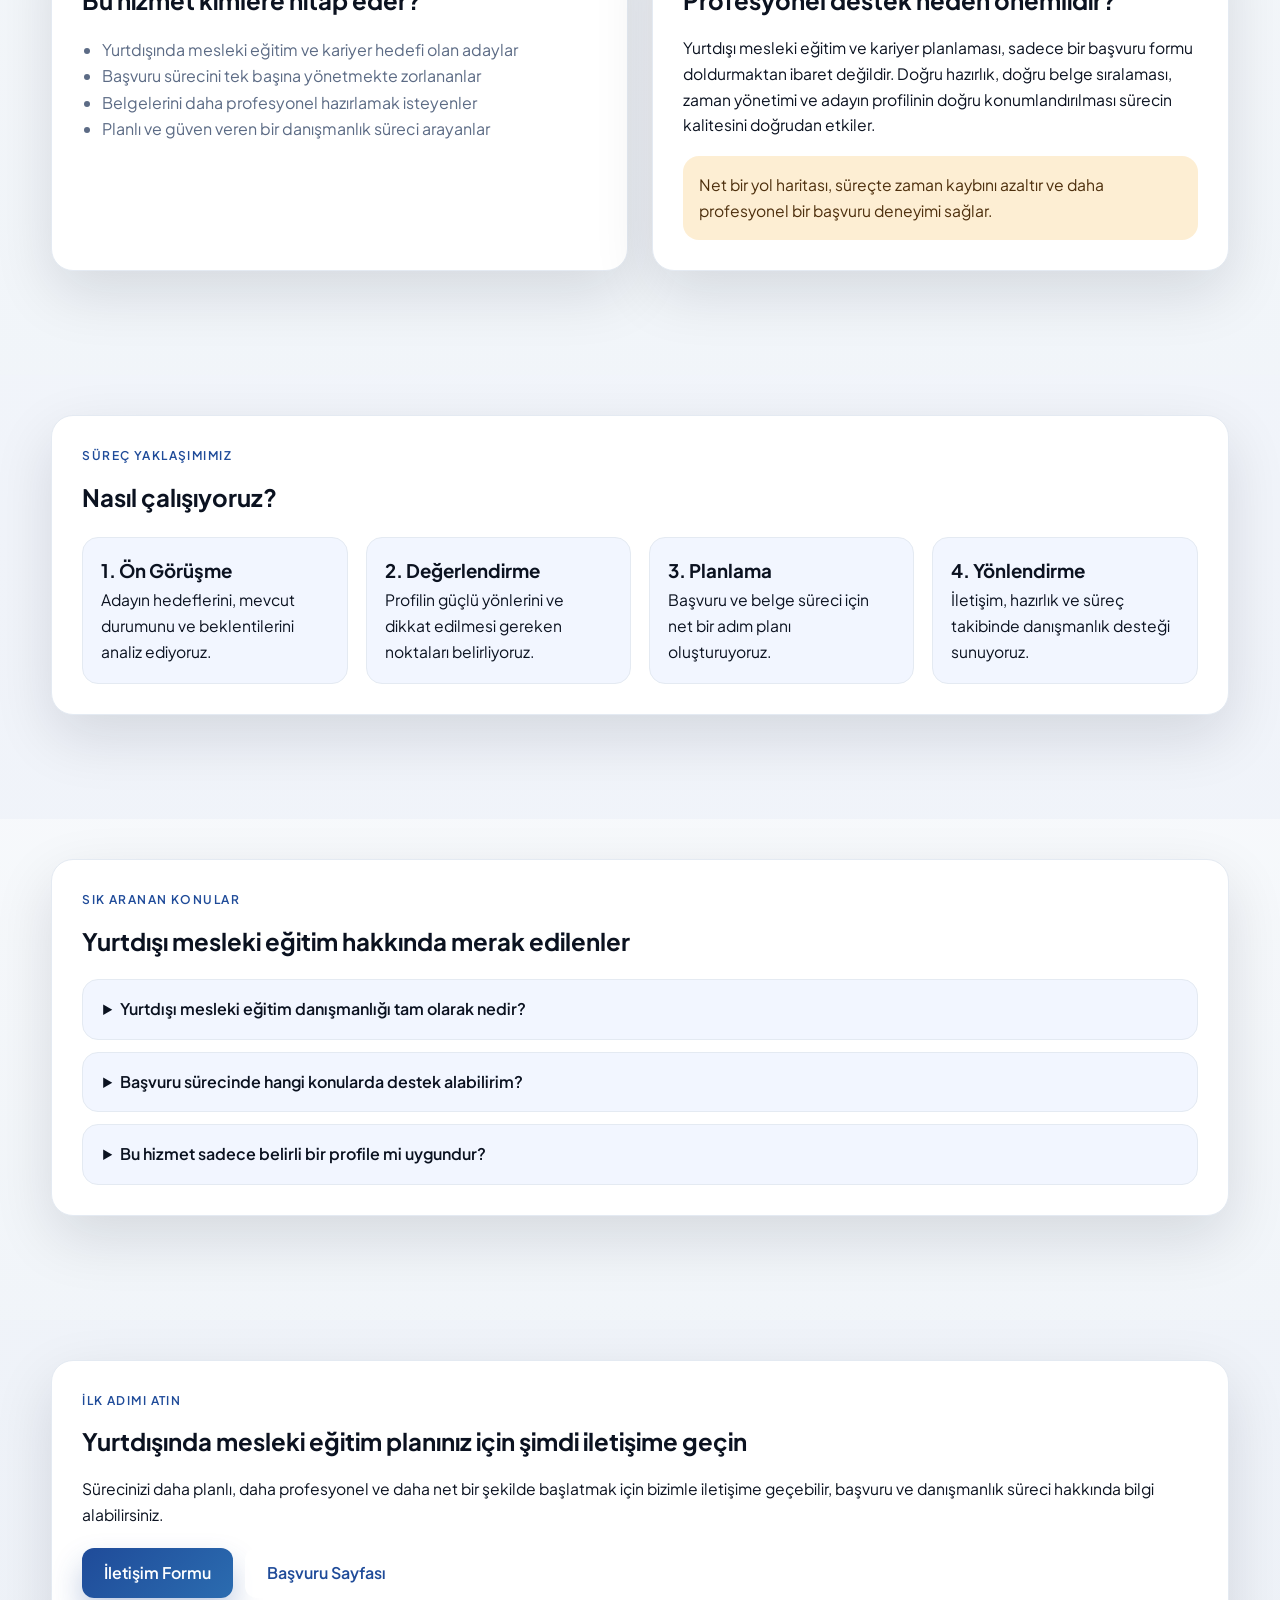
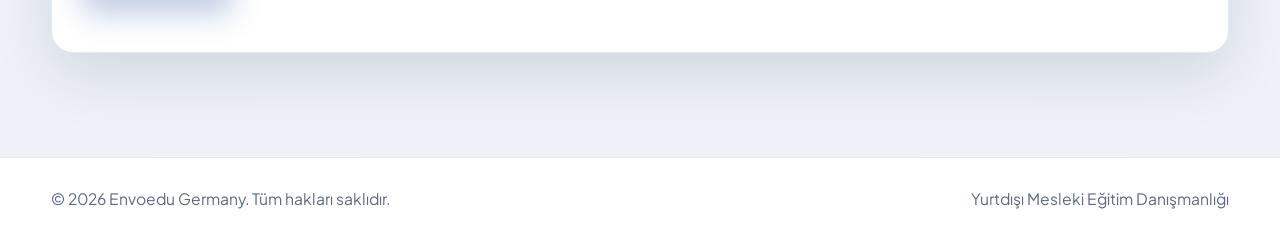
==== commit 30c1b568: "fdfs" ====
--- a/index.html
+++ b/index.html
@@ -115,7 +115,7 @@
             rel="noopener"
             title="Almanya'da üniversite okuma danışmanlığı"
           >
-            Almanya'da Üniversite
+            Almanya'da Üniversite Eğitimi
           </a>
           <a href="iletisim.html" class="nav-link">İletişim</a>
         </nav>
